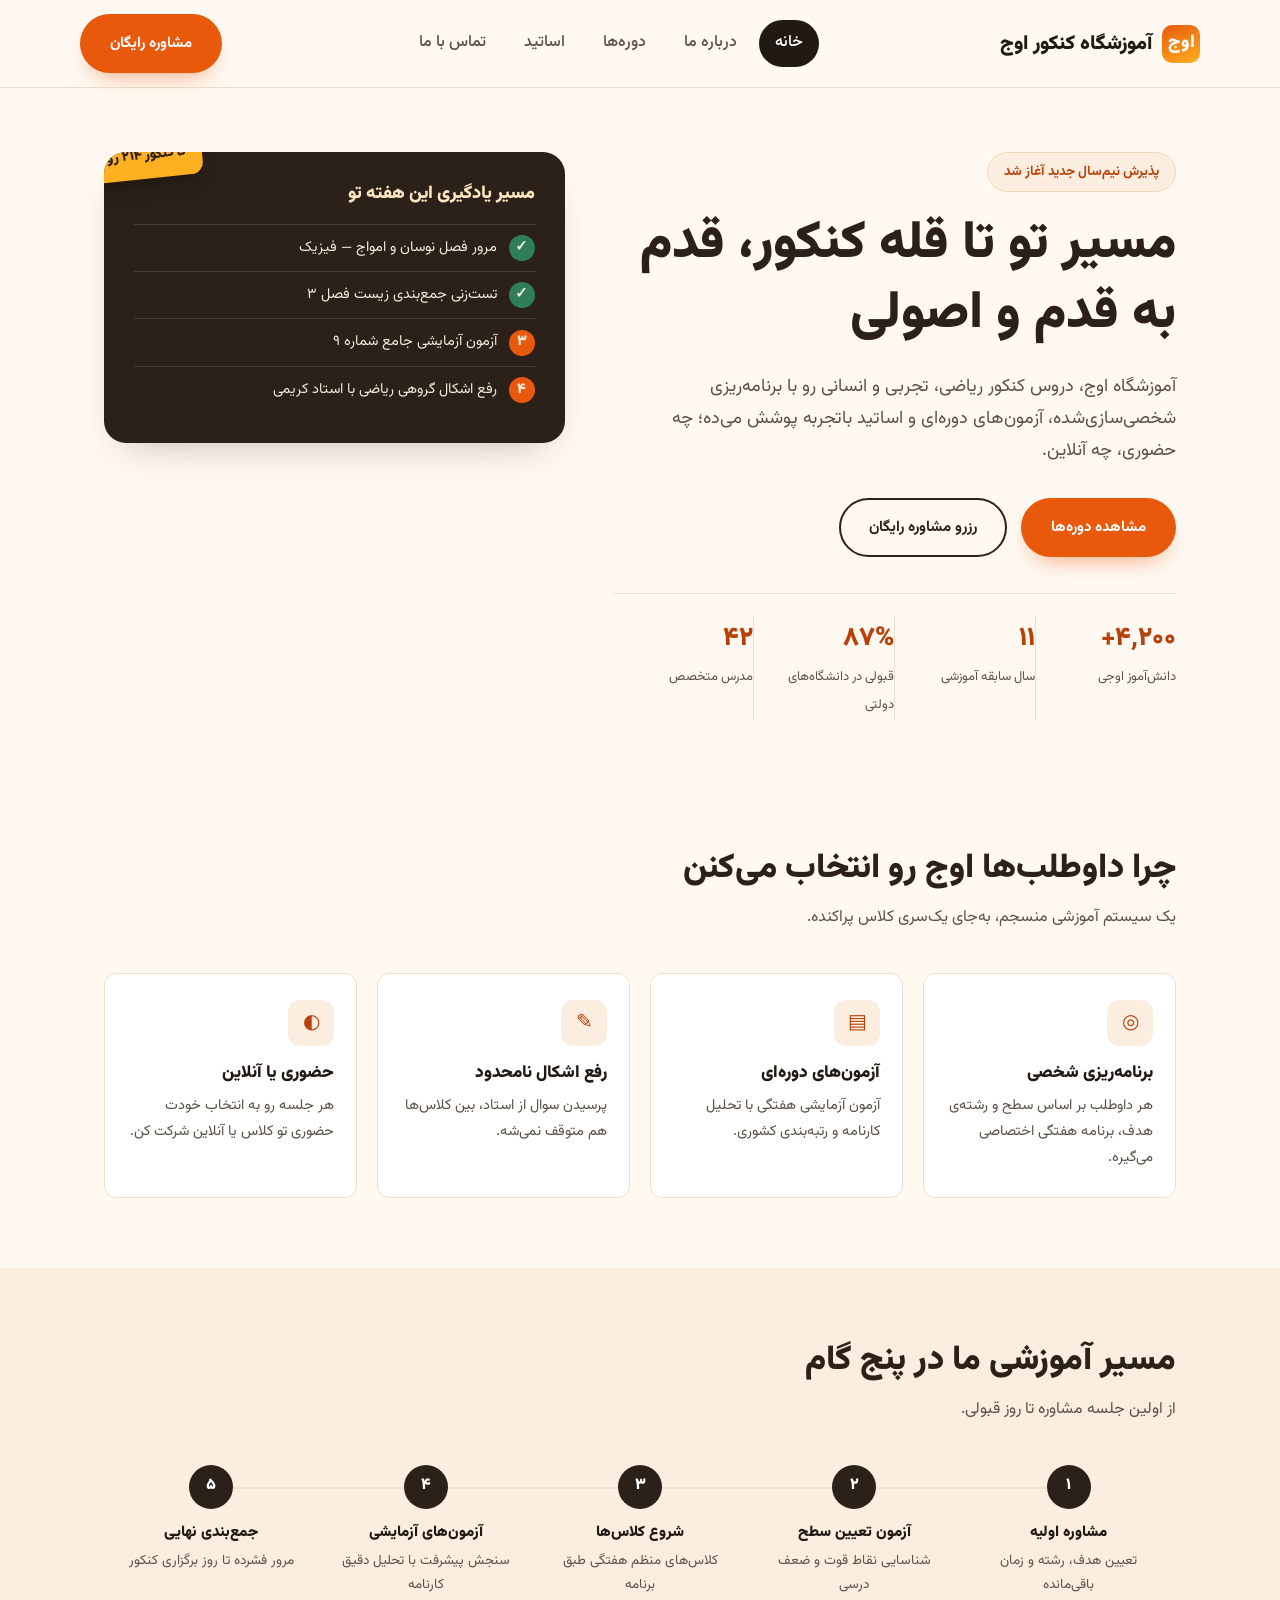
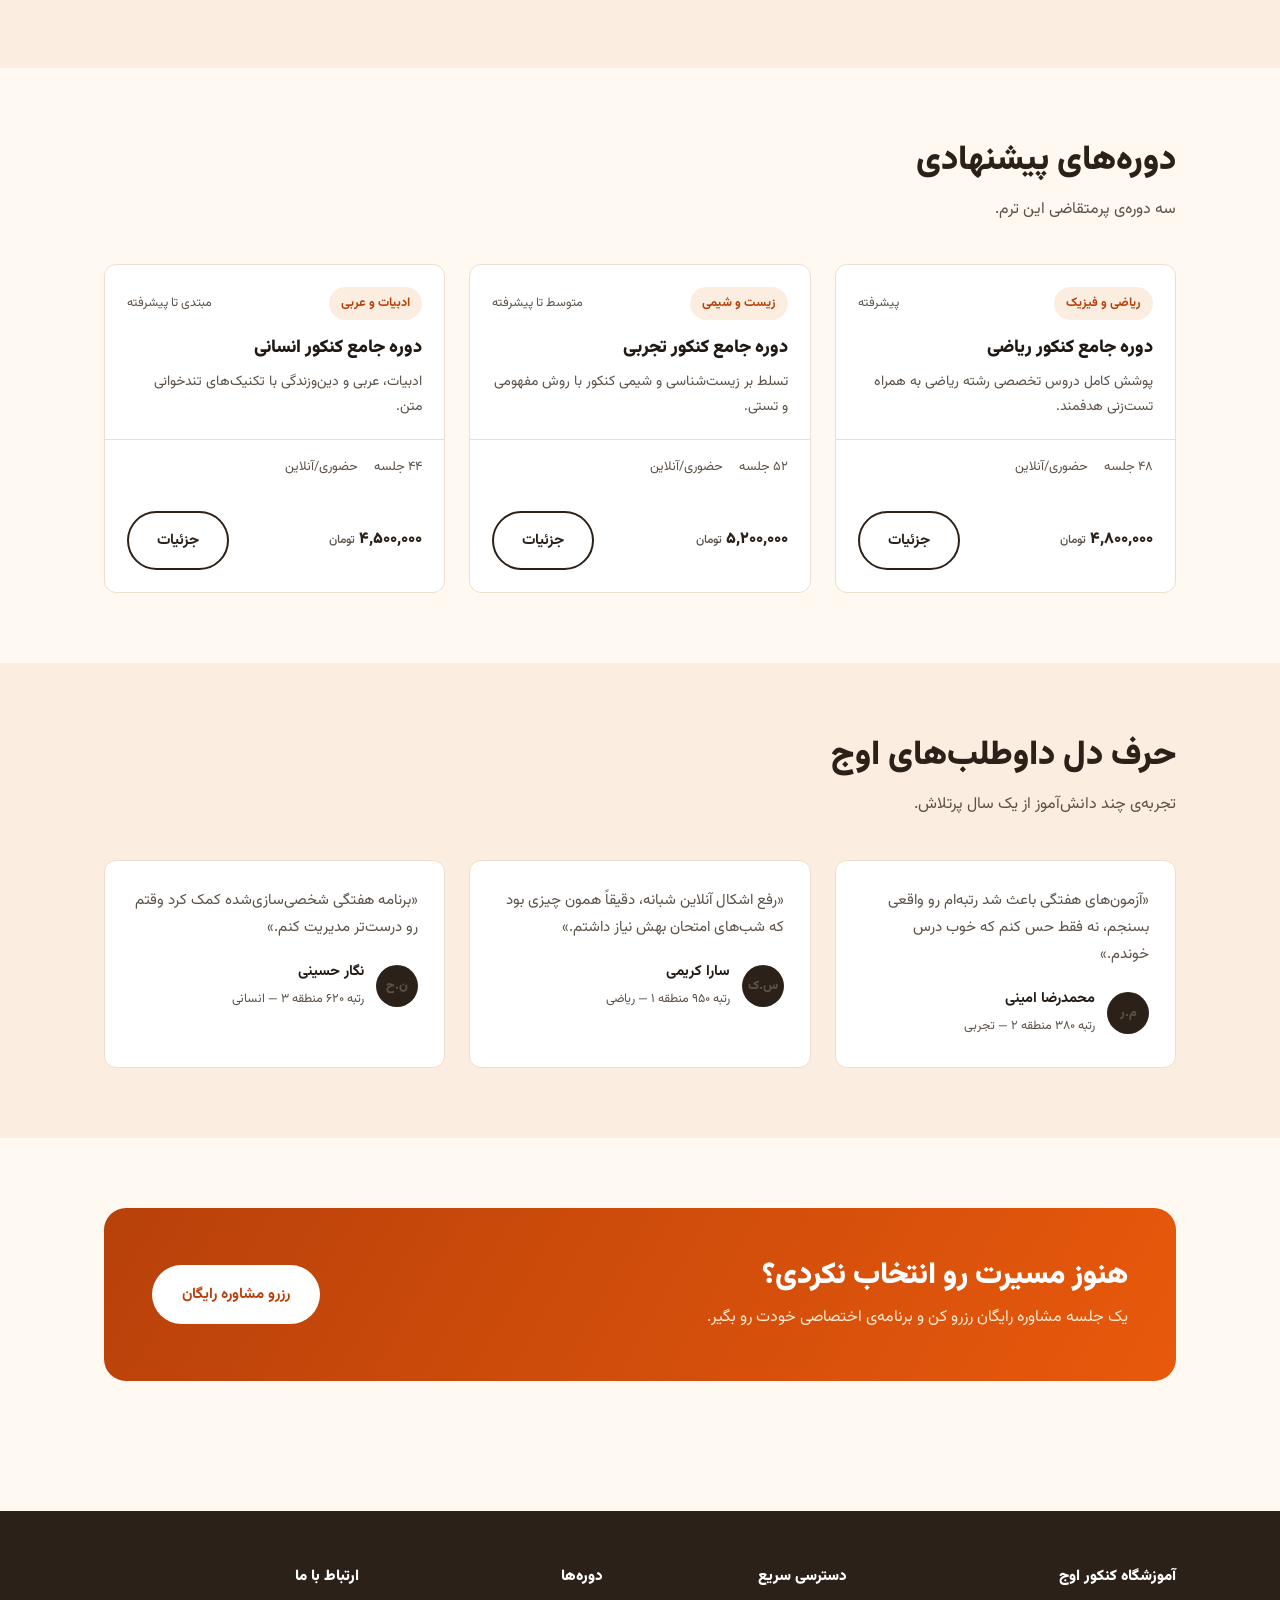
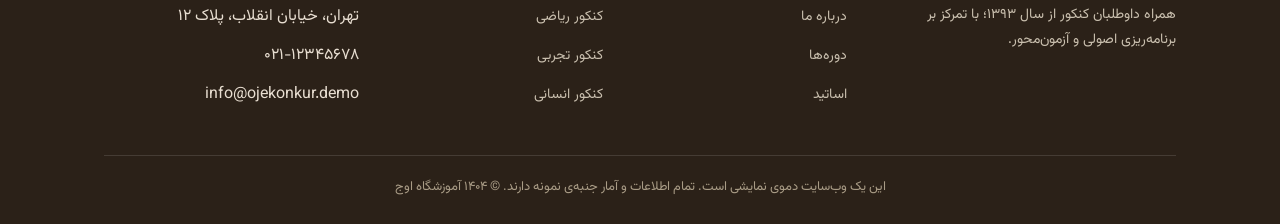
==== index.html @ d1c36f89 "Ready" ====
<!DOCTYPE html>
<html lang="fa" dir="rtl">
<head>
<meta charset="UTF-8">
<meta name="viewport" content="width=device-width, initial-scale=1.0">
<title>آموزشگاه کنکور اوج | مسیر تو تا قله کنکور</title>
<meta name="description" content="آموزشگاه کنکور اوج؛ کلاس‌های حضوری و آنلاین ریاضی، تجربی و انسانی با اساتید برتر کنکور.">
<link rel="preconnect" href="https://fonts.googleapis.com">
<link rel="preconnect" href="https://fonts.gstatic.com" crossorigin>
<link href="https://fonts.googleapis.com/css2?family=Vazirmatn:wght@400;500;700;900&display=swap" rel="stylesheet">
<link rel="stylesheet" href="static/css/style.css">
</head>
<body data-page="home">

<header class="site-header">
  <div class="container nav">
    <a href="index.html" class="brand"><span class="brand-mark">اوج</span> آموزشگاه کنکور اوج</a>
    <nav class="nav-links">
      <a href="index.html" data-nav="home">خانه</a>
      <a href="about_us.html" data-nav="about">درباره ما</a>
      <a href="courses.html" data-nav="courses">دوره‌ها</a>
      <a href="teachers.html" data-nav="teachers">اساتید</a>
      <a href="contact_us.html" data-nav="contact">تماس با ما</a>
    </nav>
    <div class="nav-cta">
      <a href="contact_us.html" class="btn btn-primary">مشاوره رایگان</a>
      <button class="nav-toggle" aria-label="باز کردن منو"><span></span></button>
    </div>
  </div>
</header>

<section class="hero">
  <div class="container hero-grid">
    <div>
      <span class="eyebrow-tag">پذیرش نیم‌سال جدید آغاز شد</span>
      <h1>مسیر تو تا قله کنکور، قدم به قدم و اصولی</h1>
      <p class="lead">آموزشگاه اوج، دروس کنکور ریاضی، تجربی و انسانی رو با برنامه‌ریزی شخصی‌سازی‌شده، آزمون‌های دوره‌ای و اساتید باتجربه پوشش می‌ده؛ چه حضوری، چه آنلاین.</p>
      <div class="hero-actions">
        <a href="courses.html" class="btn btn-primary">مشاهده دوره‌ها</a>
        <a href="contact_us.html" class="btn btn-ghost">رزرو مشاوره رایگان</a>
      </div>
      <div class="stat-row">
        <div class="stat"><b data-count="4200" data-suffix="+">۰</b><span>دانش‌آموز اوجی</span></div>
        <div class="stat"><b data-count="11">۰</b><span>سال سابقه آموزشی</span></div>
        <div class="stat"><b data-count="87" data-suffix="%">۰</b><span>قبولی در دانشگاه‌های دولتی</span></div>
        <div class="stat"><b data-count="42">۰</b><span>مدرس متخصص</span></div>
      </div>
    </div>
    <div class="hero-visual">
      <div class="track-card">
        <div class="track-badge">تا کنکور ۲۱۴ روز</div>
        <h3>مسیر یادگیری این هفته تو</h3>
        <div class="track-item done"><span class="track-dot">✓</span><span>مرور فصل نوسان و امواج — فیزیک</span></div>
        <div class="track-item done"><span class="track-dot">✓</span><span>تست‌زنی جمع‌بندی زیست فصل ۳</span></div>
        <div class="track-item"><span class="track-dot">۳</span><span>آزمون آزمایشی جامع شماره ۹</span></div>
        <div class="track-item"><span class="track-dot">۴</span><span>رفع اشکال گروهی ریاضی با استاد کریمی</span></div>
      </div>
    </div>
  </div>
</section>

<section class="section">
  <div class="container">
    <div class="section-head">
      <h2>چرا داوطلب‌ها اوج رو انتخاب می‌کنن</h2>
      <p>یک سیستم آموزشی منسجم، به‌جای یک‌سری کلاس پراکنده.</p>
    </div>
    <div class="grid-4">
      <div class="feature-card">
        <div class="feature-icon">◎</div>
        <h3>برنامه‌ریزی شخصی</h3>
        <p>هر داوطلب بر اساس سطح و رشته‌ی هدف، برنامه هفتگی اختصاصی می‌گیره.</p>
      </div>
      <div class="feature-card">
        <div class="feature-icon">▤</div>
        <h3>آزمون‌های دوره‌ای</h3>
        <p>آزمون آزمایشی هفتگی با تحلیل کارنامه و رتبه‌بندی کشوری.</p>
      </div>
      <div class="feature-card">
        <div class="feature-icon">✎</div>
        <h3>رفع اشکال نامحدود</h3>
        <p>پرسیدن سوال از استاد، بین کلاس‌ها هم متوقف نمی‌شه.</p>
      </div>
      <div class="feature-card">
        <div class="feature-icon">◐</div>
        <h3>حضوری یا آنلاین</h3>
        <p>هر جلسه رو به انتخاب خودت حضوری تو کلاس یا آنلاین شرکت کن.</p>
      </div>
    </div>
  </div>
</section>

<section class="section section-alt">
  <div class="container">
    <div class="section-head">
      <h2>مسیر آموزشی ما در پنج گام</h2>
      <p>از اولین جلسه مشاوره تا روز قبولی.</p>
    </div>
    <div class="steps">
      <div class="step"><div class="step-num">۱</div><h4>مشاوره اولیه</h4><p>تعیین هدف، رشته و زمان باقی‌مانده</p></div>
      <div class="step"><div class="step-num">۲</div><h4>آزمون تعیین سطح</h4><p>شناسایی نقاط قوت و ضعف درسی</p></div>
      <div class="step"><div class="step-num">۳</div><h4>شروع کلاس‌ها</h4><p>کلاس‌های منظم هفتگی طبق برنامه</p></div>
      <div class="step"><div class="step-num">۴</div><h4>آزمون‌های آزمایشی</h4><p>سنجش پیشرفت با تحلیل دقیق کارنامه</p></div>
      <div class="step"><div class="step-num">۵</div><h4>جمع‌بندی نهایی</h4><p>مرور فشرده تا روز برگزاری کنکور</p></div>
    </div>
  </div>
</section>

<section class="section">
  <div class="container">
    <div class="section-head">
      <h2>دوره‌های پیشنهادی</h2>
      <p>سه دوره‌ی پرمتقاضی این ترم.</p>
    </div>
    <div class="grid-3">
      <div class="course-card">
        <div class="course-top"><span class="course-tag">ریاضی و فیزیک</span><span class="course-level">پیشرفته</span></div>
        <h3>دوره جامع کنکور ریاضی</h3>
        <p class="desc">پوشش کامل دروس تخصصی رشته ریاضی به همراه تست‌زنی هدفمند.</p>
        <div class="course-meta"><span>۴۸ جلسه</span><span>حضوری/آنلاین</span></div>
        <div class="course-foot">
          <span class="price">۴,۸۰۰,۰۰۰ <small>تومان</small></span>
          <a href="courses_detail.html" class="btn btn-ghost">جزئیات</a>
        </div>
      </div>
      <div class="course-card">
        <div class="course-top"><span class="course-tag">زیست و شیمی</span><span class="course-level">متوسط تا پیشرفته</span></div>
        <h3>دوره جامع کنکور تجربی</h3>
        <p class="desc">تسلط بر زیست‌شناسی و شیمی کنکور با روش مفهومی و تستی.</p>
        <div class="course-meta"><span>۵۲ جلسه</span><span>حضوری/آنلاین</span></div>
        <div class="course-foot">
          <span class="price">۵,۲۰۰,۰۰۰ <small>تومان</small></span>
          <a href="courses_detail.html" class="btn btn-ghost">جزئیات</a>
        </div>
      </div>
      <div class="course-card">
        <div class="course-top"><span class="course-tag">ادبیات و عربی</span><span class="course-level">مبتدی تا پیشرفته</span></div>
        <h3>دوره جامع کنکور انسانی</h3>
        <p class="desc">ادبیات، عربی و دین‌وزندگی با تکنیک‌های تندخوانی متن.</p>
        <div class="course-meta"><span>۴۴ جلسه</span><span>حضوری/آنلاین</span></div>
        <div class="course-foot">
          <span class="price">۴,۵۰۰,۰۰۰ <small>تومان</small></span>
          <a href="courses_detail.html" class="btn btn-ghost">جزئیات</a>
        </div>
      </div>
    </div>
  </div>
</section>

<section class="section section-alt">
  <div class="container">
    <div class="section-head">
      <h2>حرف دل داوطلب‌های اوج</h2>
      <p>تجربه‌ی چند دانش‌آموز از یک سال پرتلاش.</p>
    </div>
    <div class="grid-3">
      <div class="quote-card">
        <p>«آزمون‌های هفتگی باعث شد رتبه‌ام رو واقعی بسنجم، نه فقط حس کنم که خوب درس خوندم.»</p>
        <div class="quote-who"><span class="avatar-init">م.ر</span><div><b>محمدرضا امینی</b><span>رتبه ۳۸۰ منطقه ۲ — تجربی</span></div></div>
      </div>
      <div class="quote-card">
        <p>«رفع اشکال آنلاین شبانه، دقیقاً همون چیزی بود که شب‌های امتحان بهش نیاز داشتم.»</p>
        <div class="quote-who"><span class="avatar-init">س.ک</span><div><b>سارا کریمی</b><span>رتبه ۹۵۰ منطقه ۱ — ریاضی</span></div></div>
      </div>
      <div class="quote-card">
        <p>«برنامه هفتگی شخصی‌سازی‌شده کمک کرد وقتم رو درست‌تر مدیریت کنم.»</p>
        <div class="quote-who"><span class="avatar-init">ن.ح</span><div><b>نگار حسینی</b><span>رتبه ۶۲۰ منطقه ۳ — انسانی</span></div></div>
      </div>
    </div>
  </div>
</section>

<section class="section">
  <div class="container">
    <div class="cta-banner">
      <div>
        <h2>هنوز مسیرت رو انتخاب نکردی؟</h2>
        <p>یک جلسه مشاوره رایگان رزرو کن و برنامه‌ی اختصاصی خودت رو بگیر.</p>
      </div>
      <a href="contact_us.html" class="btn btn-light">رزرو مشاوره رایگان</a>
    </div>
  </div>
</section>

<footer class="site-footer">
  <div class="container">
    <div class="footer-grid">
      <div>
        <h4>آموزشگاه کنکور اوج</h4>
        <p>همراه داوطلبان کنکور از سال ۱۳۹۳؛ با تمرکز بر برنامه‌ریزی اصولی و آزمون‌محور.</p>
      </div>
      <div>
        <h4>دسترسی سریع</h4>
        <ul>
          <li><a href="about_us.html">درباره ما</a></li>
          <li><a href="courses.html">دوره‌ها</a></li>
          <li><a href="teachers.html">اساتید</a></li>
        </ul>
      </div>
      <div>
        <h4>دوره‌ها</h4>
        <ul>
          <li><a href="courses.html">کنکور ریاضی</a></li>
          <li><a href="courses.html">کنکور تجربی</a></li>
          <li><a href="courses.html">کنکور انسانی</a></li>
        </ul>
      </div>
      <div>
        <h4>ارتباط با ما</h4>
        <ul>
          <li>تهران، خیابان انقلاب، پلاک ۱۲</li>
          <li>۰۲۱-۱۲۳۴۵۶۷۸</li>
          <li>info@ojekonkur.demo</li>
        </ul>
      </div>
    </div>
    <div class="footer-bottom">این یک وب‌سایت دموی نمایشی است. تمام اطلاعات و آمار جنبه‌ی نمونه دارند. © ۱۴۰۴ آموزشگاه اوج</div>
  </div>
</footer>

<script src="static/js/main.js"></script>
</body>
</html>
---- static/css/style.css ----
/* ===================================================================
   آموزشگاه کنکور اوج — استایل اصلی
   =================================================================== */

:root{
  --ink:#211a14;
  --ink-soft:#5b5147;
  --paper:#fff9f2;
  --paper-alt:#fbeee1;
  --line:#ecdfce;

  --orange:#e8590c;
  --orange-deep:#b8410a;
  --amber:#ffb020;
  --brown:#2b2118;

  --success:#2f7d5a;

  --radius-s:6px;
  --radius-m:12px;
  --radius-l:22px;

  --shadow:0 18px 40px -22px rgba(43,33,24,.35);
  --container:1120px;
}

@media (prefers-reduced-motion: reduce){
  *{animation-duration:0.001ms !important; transition-duration:0.001ms !important;}
}

*,*::before,*::after{box-sizing:border-box;}
html{scroll-behavior:smooth;}
body{
  margin:0;
  font-family:"Vazirmatn", Tahoma, sans-serif;
  background:var(--paper);
  color:var(--ink);
  line-height:1.8;
  -webkit-font-smoothing:antialiased;
}
img{max-width:100%;display:block;}
a{color:inherit;text-decoration:none;}
ul{margin:0;padding:0;list-style:none;}
h1,h2,h3,h4{margin:0;font-weight:900;line-height:1.35;}
p{margin:0;}
button{font-family:inherit;}

.container{max-width:var(--container);margin:0 auto;padding:0 24px;}

:focus-visible{outline:3px solid var(--orange-deep);outline-offset:2px;}

/* ---------- Buttons ---------- */
.btn{
  display:inline-flex;align-items:center;justify-content:center;gap:8px;
  padding:14px 28px;border-radius:999px;font-weight:700;font-size:15px;
  border:2px solid transparent;cursor:pointer;transition:transform .15s ease, box-shadow .15s ease;
  white-space:nowrap;
}
.btn:active{transform:scale(.97);}
.btn-primary{background:var(--orange);color:#fff;box-shadow:0 12px 24px -12px rgba(232,89,12,.6);}
.btn-primary:hover{background:var(--orange-deep);}
.btn-ghost{background:transparent;border-color:var(--brown);color:var(--brown);}
.btn-ghost:hover{background:var(--brown);color:#fff;}
.btn-light{background:#fff;color:var(--orange-deep);}
.btn-block{width:100%;}

/* ---------- Header ---------- */
.site-header{
  position:sticky;top:0;z-index:50;
  background:rgba(255,249,242,.92);
  backdrop-filter:blur(8px);
  border-bottom:1px solid var(--line);
}
.nav{display:flex;align-items:center;justify-content:space-between;padding:14px 0;}
.brand{display:flex;align-items:center;gap:10px;font-weight:900;font-size:20px;}
.brand-mark{
  width:38px;height:38px;border-radius:10px;
  background:linear-gradient(155deg, var(--orange), var(--amber));
  display:flex;align-items:center;justify-content:center;color:#fff;font-size:18px;flex:none;
}
.nav-links{display:flex;align-items:center;gap:6px;}
.nav-links a{
  padding:9px 16px;border-radius:999px;font-weight:500;color:var(--ink-soft);
  transition:background .15s ease, color .15s ease;
}
.nav-links a:hover{background:var(--paper-alt);color:var(--ink);}
.nav-links a.active{background:var(--ink);color:#fff;}
.nav-cta{display:flex;align-items:center;gap:10px;}
.nav-toggle{
  display:none;width:44px;height:44px;border-radius:10px;border:1px solid var(--line);
  background:#fff;align-items:center;justify-content:center;cursor:pointer;flex:none;
}
.nav-toggle span,.nav-toggle span::before,.nav-toggle span::after{
  content:"";display:block;width:20px;height:2px;background:var(--ink);position:relative;
  transition:transform .2s ease;
}
.nav-toggle span::before{position:absolute;top:-6px;}
.nav-toggle span::after{position:absolute;top:6px;}

@media (max-width:860px){
  .nav-links{
    position:fixed;inset:70px 16px auto 16px;background:#fff;border:1px solid var(--line);
    border-radius:var(--radius-m);flex-direction:column;align-items:stretch;padding:10px;
    box-shadow:var(--shadow);display:none;gap:2px;
  }
  .nav-links.open{display:flex;}
  .nav-links a{padding:12px 14px;}
  .nav-toggle{display:flex;}
  .nav-cta .btn{display:none;}
}

/* ---------- Hero ---------- */
.hero{padding:64px 0 56px;position:relative;overflow:hidden;}
.hero-grid{display:grid;grid-template-columns:1.1fr .9fr;gap:48px;align-items:center;}
.eyebrow-tag{
  display:inline-flex;align-items:center;gap:8px;padding:7px 16px;border-radius:999px;
  background:var(--paper-alt);color:var(--orange-deep);font-weight:700;font-size:13.5px;
  border:1px solid #f2d9bd;
}
.hero h1{font-size:clamp(32px,4.2vw,52px);margin:18px 0 20px;color:var(--brown);}
.hero p.lead{font-size:18px;color:var(--ink-soft);max-width:52ch;margin-bottom:30px;}
.hero-actions{display:flex;gap:14px;flex-wrap:wrap;margin-bottom:36px;}

.stat-row{display:flex;gap:0;border-top:1px solid var(--line);padding-top:22px;}
.stat{flex:1;padding-inline-end:18px;border-inline-end:1px solid var(--line);}
.stat:last-child{border-inline-end:none;}
.stat b{display:block;font-size:26px;color:var(--orange-deep);font-weight:900;}
.stat span{font-size:13px;color:var(--ink-soft);}

.hero-visual{position:relative;height:100%;min-height:320px;}
.track-card{
  background:var(--brown);color:#fff;border-radius:var(--radius-l);
  padding:30px;position:relative;overflow:hidden;box-shadow:var(--shadow);
}
.track-card h3{font-size:18px;margin-bottom:18px;color:#ffe6c2;}
.track-item{display:flex;align-items:center;gap:12px;padding:10px 0;border-top:1px solid rgba(255,255,255,.12);}
.track-item:first-of-type{border-top:none;}
.track-dot{
  width:26px;height:26px;border-radius:50%;background:var(--orange);flex:none;
  display:flex;align-items:center;justify-content:center;font-size:13px;font-weight:900;
}
.track-item.done .track-dot{background:var(--success);}
.track-item span{font-size:14.5px;color:#f2e9dd;}
.track-badge{
  position:absolute;top:-18px;left:-18px;background:var(--amber);color:var(--brown);
  padding:10px 16px;border-radius:var(--radius-m);font-weight:900;font-size:14px;
  transform:rotate(-6deg);box-shadow:0 10px 20px -8px rgba(0,0,0,.4);
}

@media (max-width:900px){
  .hero-grid{grid-template-columns:1fr;}
  .stat-row{flex-wrap:wrap;gap:16px;}
  .stat{flex:1 1 40%;border-inline-end:none;}
}

/* ---------- Section basics ---------- */
.section{padding:70px 0;}
.section-alt{background:var(--paper-alt);}
.section-head{max-width:640px;margin-bottom:40px;}
.section-head h2{font-size:clamp(24px,3vw,34px);color:var(--brown);margin-bottom:12px;}
.section-head p{color:var(--ink-soft);font-size:16px;}

/* ---------- Feature grid ---------- */
.grid-4{display:grid;grid-template-columns:repeat(4,1fr);gap:20px;}
.grid-3{display:grid;grid-template-columns:repeat(3,1fr);gap:24px;}
.grid-2{display:grid;grid-template-columns:repeat(2,1fr);gap:24px;}
@media (max-width:900px){.grid-4{grid-template-columns:repeat(2,1fr);} .grid-3{grid-template-columns:1fr;} .grid-2{grid-template-columns:1fr;}}
@media (max-width:560px){.grid-4{grid-template-columns:1fr;}}

.feature-card{
  background:#fff;border:1px solid var(--line);border-radius:var(--radius-m);padding:26px 22px;
}
.feature-icon{
  width:46px;height:46px;border-radius:12px;background:var(--paper-alt);color:var(--orange-deep);
  display:flex;align-items:center;justify-content:center;margin-bottom:16px;font-size:20px;
}
.feature-card h3{font-size:17px;margin-bottom:8px;}
.feature-card p{color:var(--ink-soft);font-size:14.5px;}

/* ---------- Steps (legit sequence) ---------- */
.steps{display:grid;grid-template-columns:repeat(5,1fr);gap:0;position:relative;}
.step{position:relative;padding:0 14px;text-align:center;}
.step-num{
  width:44px;height:44px;border-radius:50%;background:var(--brown);color:#fff;font-weight:900;
  display:flex;align-items:center;justify-content:center;margin:0 auto 14px;position:relative;z-index:2;
}
.steps::before{
  content:"";position:absolute;top:22px;right:10%;left:10%;height:2px;background:var(--line);z-index:1;
}
.step h4{font-size:15px;margin-bottom:6px;}
.step p{font-size:13.5px;color:var(--ink-soft);}
@media (max-width:900px){
  .steps{grid-template-columns:1fr;gap:26px;}
  .steps::before{display:none;}
}

/* ---------- Course cards ---------- */
.course-card{
  background:#fff;border:1px solid var(--line);border-radius:var(--radius-m);overflow:hidden;
  display:flex;flex-direction:column;transition:box-shadow .15s ease, transform .15s ease;
}
.course-card:hover{box-shadow:var(--shadow);transform:translateY(-3px);}
.course-top{
  padding:22px 22px 0;display:flex;align-items:center;justify-content:space-between;
}
.course-tag{
  background:var(--paper-alt);color:var(--orange-deep);font-size:12.5px;font-weight:700;
  padding:5px 12px;border-radius:999px;
}
.course-level{font-size:12.5px;color:var(--ink-soft);}
.course-card h3{padding:16px 22px 0;font-size:18px;}
.course-card p.desc{padding:10px 22px 0;color:var(--ink-soft);font-size:14px;}
.course-meta{
  display:flex;gap:16px;padding:16px 22px;margin-top:auto;font-size:13px;color:var(--ink-soft);
  border-top:1px solid var(--line);margin-top:18px;
}
.course-foot{
  display:flex;align-items:center;justify-content:space-between;padding:16px 22px 22px;
}
.price{font-weight:900;color:var(--brown);font-size:16px;}
.price small{font-weight:500;color:var(--ink-soft);font-size:12px;}

/* Filter tabs */
.tabs{display:flex;gap:10px;margin-bottom:32px;flex-wrap:wrap;}
.tab-btn{
  padding:10px 20px;border-radius:999px;border:1px solid var(--line);background:#fff;
  font-weight:700;font-size:14px;cursor:pointer;color:var(--ink-soft);
}
.tab-btn.active{background:var(--brown);color:#fff;border-color:var(--brown);}

/* ---------- Testimonials ---------- */
.quote-card{background:#fff;border:1px solid var(--line);border-radius:var(--radius-m);padding:26px;}
.quote-card p{font-size:15px;color:var(--ink-soft);margin-bottom:18px;}
.quote-who{display:flex;align-items:center;gap:12px;}
.avatar-init{
  width:42px;height:42px;border-radius:50%;background:var(--brown);color:#fff;
  display:flex;align-items:center;justify-content:center;font-weight:900;flex:none;
}
.quote-who b{display:block;font-size:14.5px;}
.quote-who span{font-size:12.5px;color:var(--ink-soft);}

/* ---------- CTA banner ---------- */
.cta-banner{
  background:linear-gradient(120deg, var(--orange-deep), var(--orange));
  border-radius:var(--radius-l);padding:48px;color:#fff;
  display:flex;align-items:center;justify-content:space-between;gap:24px;flex-wrap:wrap;
}
.cta-banner h2{font-size:clamp(22px,2.8vw,30px);margin-bottom:8px;}
.cta-banner p{color:#ffe9d2;}

/* ---------- Teacher cards ---------- */
.teacher-card{background:#fff;border:1px solid var(--line);border-radius:var(--radius-m);padding:26px;text-align:center;}
.avatar-lg{
  width:76px;height:76px;border-radius:50%;background:var(--paper-alt);color:var(--orange-deep);
  display:flex;align-items:center;justify-content:center;font-weight:900;font-size:24px;margin:0 auto 16px;
}
.teacher-card h3{font-size:17px;}
.teacher-card .role{color:var(--orange-deep);font-size:13.5px;font-weight:700;margin:6px 0 12px;}
.teacher-card p.bio{color:var(--ink-soft);font-size:13.5px;}

/* ---------- Page header (inner pages) ---------- */
.page-hero{padding:48px 0 40px;border-bottom:1px solid var(--line);}
.page-hero h1{font-size:clamp(26px,3.4vw,40px);color:var(--brown);}
.breadcrumb{font-size:13.5px;color:var(--ink-soft);margin-bottom:14px;}
.breadcrumb a:hover{color:var(--orange-deep);}

/* ---------- Forms ---------- */
.form-card{background:#fff;border:1px solid var(--line);border-radius:var(--radius-l);padding:32px;}
.field{margin-bottom:18px;}
.field label{display:block;font-size:14px;font-weight:700;margin-bottom:8px;}
.field input, .field textarea, .field select{
  width:100%;padding:13px 14px;border-radius:var(--radius-s);border:1px solid var(--line);
  font-family:inherit;font-size:14.5px;background:var(--paper);color:var(--ink);
}
.field input:focus, .field textarea:focus{outline:none;border-color:var(--orange);}
.field-error{border-color:#c94b2c !important;}
.error-msg{color:#c94b2c;font-size:12.5px;margin-top:6px;display:none;}
.field.invalid .error-msg{display:block;}
.form-note{font-size:13px;color:var(--ink-soft);margin-top:10px;}
.form-success{
  display:none;background:#eaf5ee;border:1px solid #bfe3cd;color:var(--success);
  padding:14px 18px;border-radius:var(--radius-s);font-size:14.5px;margin-bottom:18px;font-weight:700;
}
.form-success.show{display:block;}

.contact-info-card{background:#fff;border:1px solid var(--line);border-radius:var(--radius-m);padding:20px 22px;display:flex;gap:14px;align-items:flex-start;margin-bottom:16px;}
.contact-info-card .feature-icon{margin-bottom:0;}
.map-frame{border-radius:var(--radius-m);overflow:hidden;border:1px solid var(--line);height:260px;}
.map-frame iframe{width:100%;height:100%;border:0;}

/* ---------- Detail page ---------- */
.detail-grid{display:grid;grid-template-columns:2fr 1fr;gap:40px;align-items:start;}
@media (max-width:900px){.detail-grid{grid-template-columns:1fr;}}
.curriculum-item{
  display:flex;gap:14px;padding:16px 0;border-top:1px solid var(--line);
}
.curriculum-item:first-child{border-top:none;}
.curriculum-num{
  width:30px;height:30px;border-radius:50%;background:var(--paper-alt);color:var(--orange-deep);
  display:flex;align-items:center;justify-content:center;font-weight:900;font-size:13px;flex:none;
}
.sidebar-card{background:#fff;border:1px solid var(--line);border-radius:var(--radius-m);padding:24px;position:sticky;top:90px;}
.sidebar-price{font-size:28px;font-weight:900;color:var(--brown);margin-bottom:4px;}
.sidebar-list li{display:flex;justify-content:space-between;padding:10px 0;border-top:1px solid var(--line);font-size:14px;color:var(--ink-soft);}
.sidebar-list li:first-child{border-top:none;}
.sidebar-list b{color:var(--ink);}

/* ---------- Footer ---------- */
.site-footer{background:var(--brown);color:#e8ded1;padding:56px 0 24px;margin-top:60px;}
.footer-grid{display:grid;grid-template-columns:1.4fr 1fr 1fr 1.2fr;gap:32px;padding-bottom:36px;}
.footer-grid h4{color:#fff;font-size:15px;margin-bottom:16px;}
.footer-grid p{color:#c9bfae;font-size:14px;}
.footer-grid ul li{margin-bottom:10px;}
.footer-grid a{color:#c9bfae;font-size:14px;}
.footer-grid a:hover{color:var(--amber);}
.footer-bottom{border-top:1px solid rgba(255,255,255,.12);padding-top:20px;text-align:center;font-size:13px;color:#a99c86;}
@media (max-width:860px){.footer-grid{grid-template-columns:1fr 1fr;}}
@media (max-width:560px){.footer-grid{grid-template-columns:1fr;}}

/* ---------- Utilities ---------- */
.text-center{text-align:center;}
.mt-0{margin-top:0;}
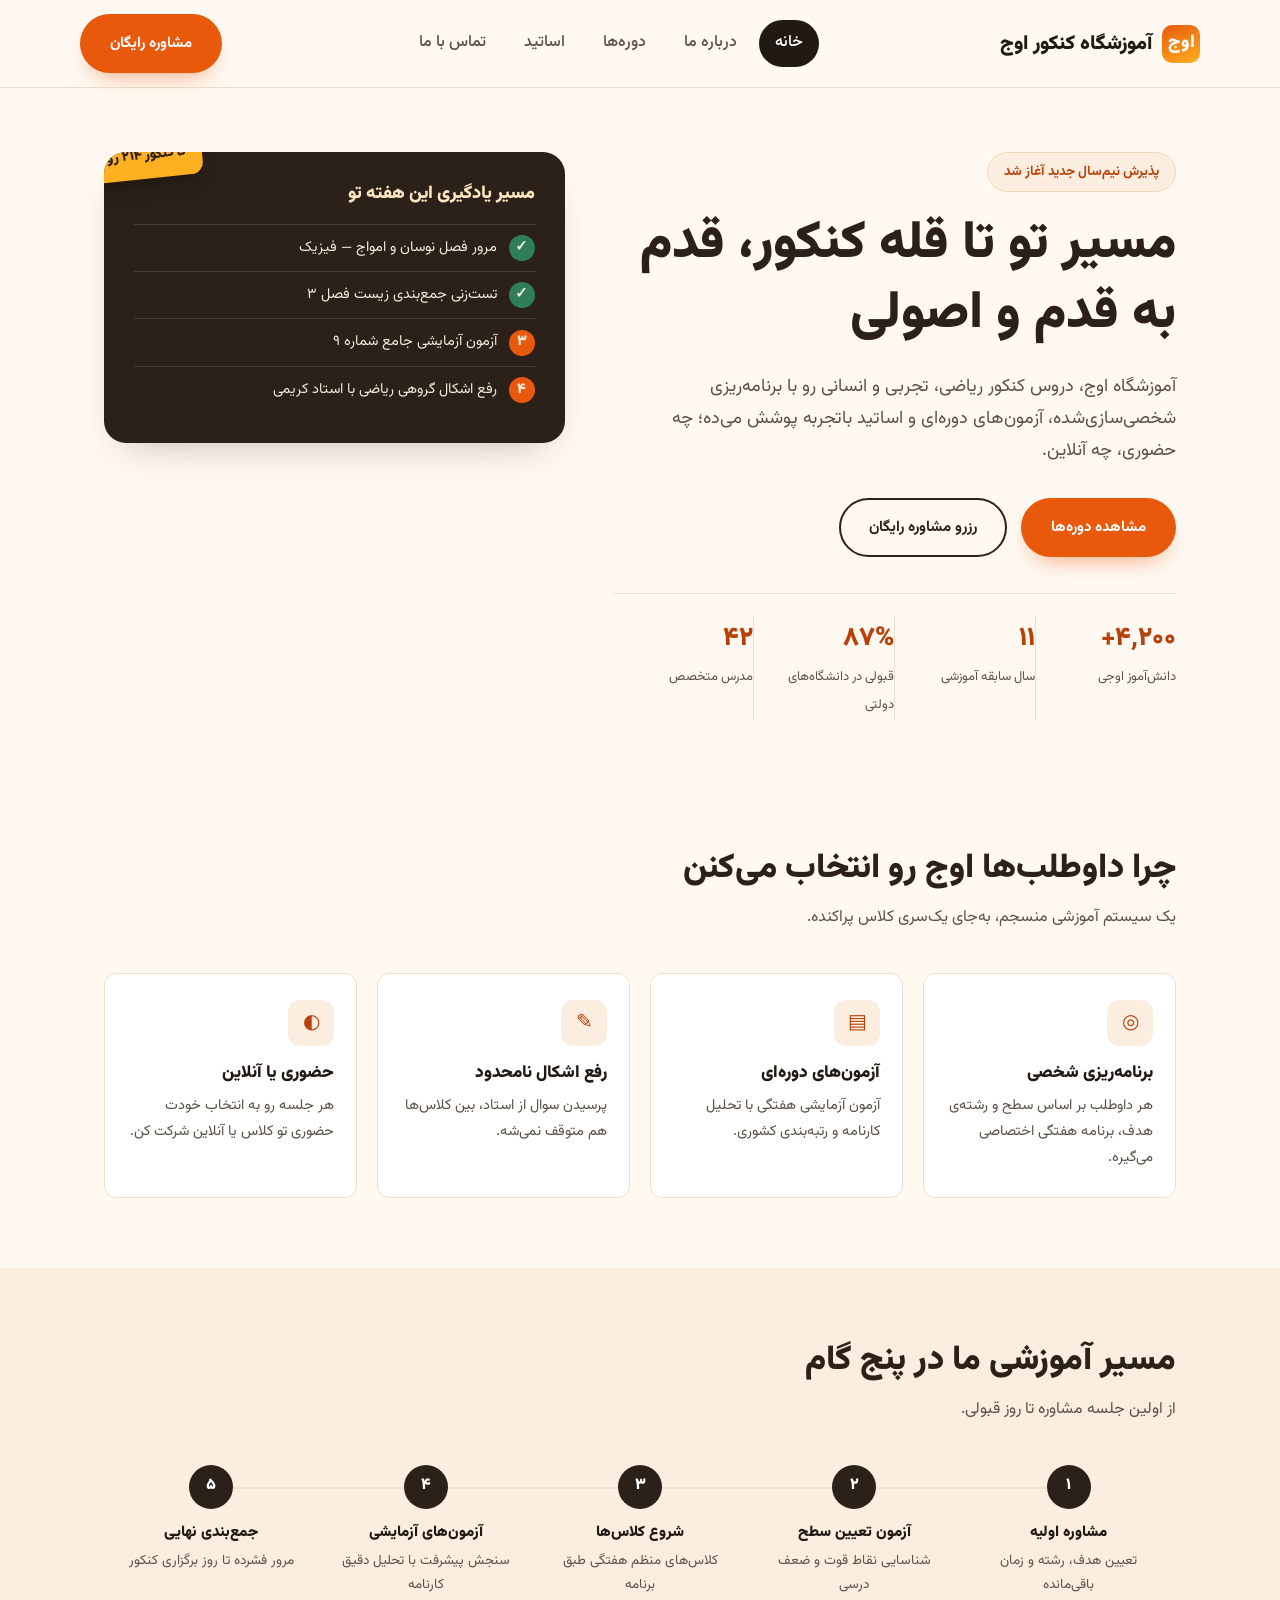
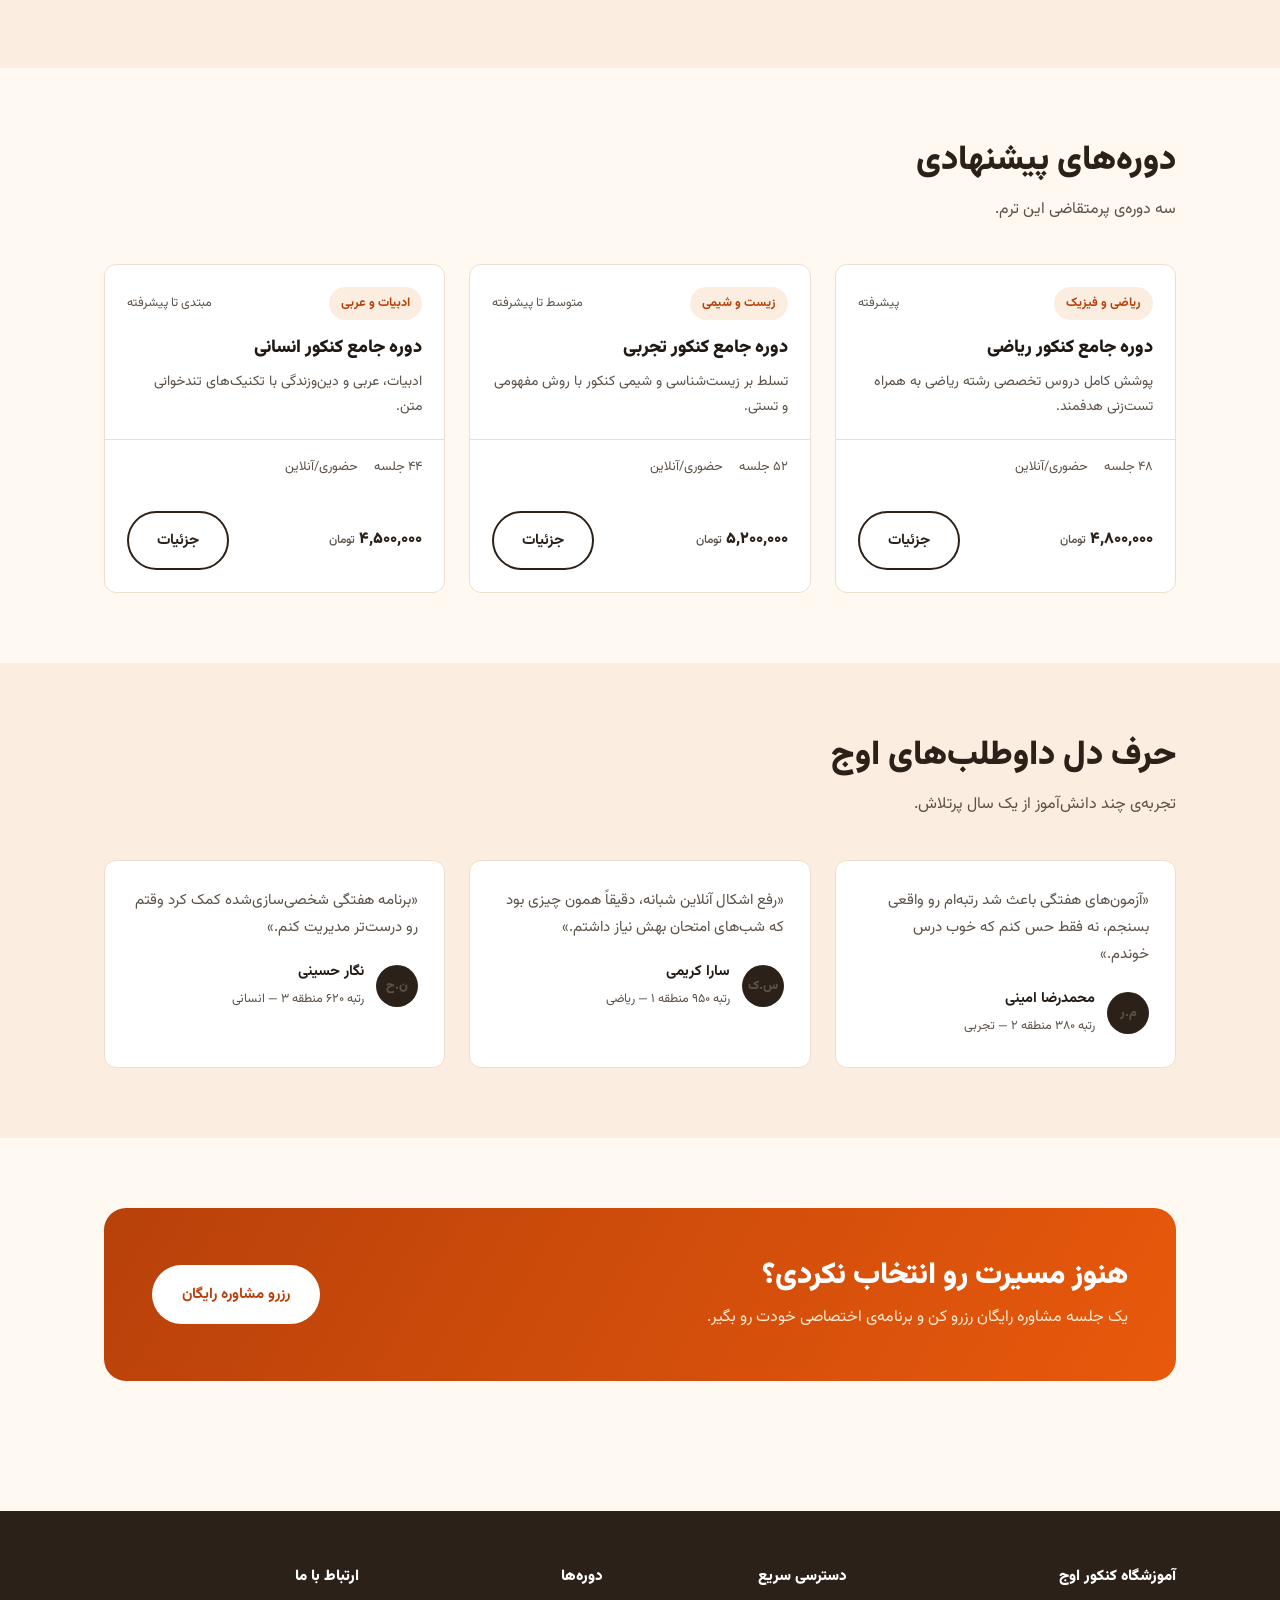
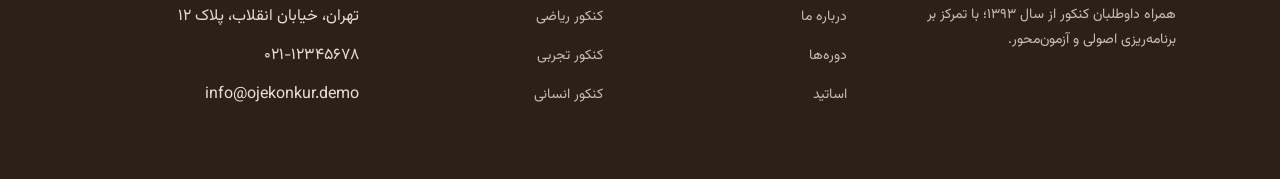
==== commit 48fd625b: "Fix the bugs." ====
--- a/index.html
+++ b/index.html
@@ -214,7 +214,6 @@
         </ul>
       </div>
     </div>
-    <div class="footer-bottom">این یک وب‌سایت دموی نمایشی است. تمام اطلاعات و آمار جنبه‌ی نمونه دارند. © ۱۴۰۴ آموزشگاه اوج</div>
   </div>
 </footer>
 
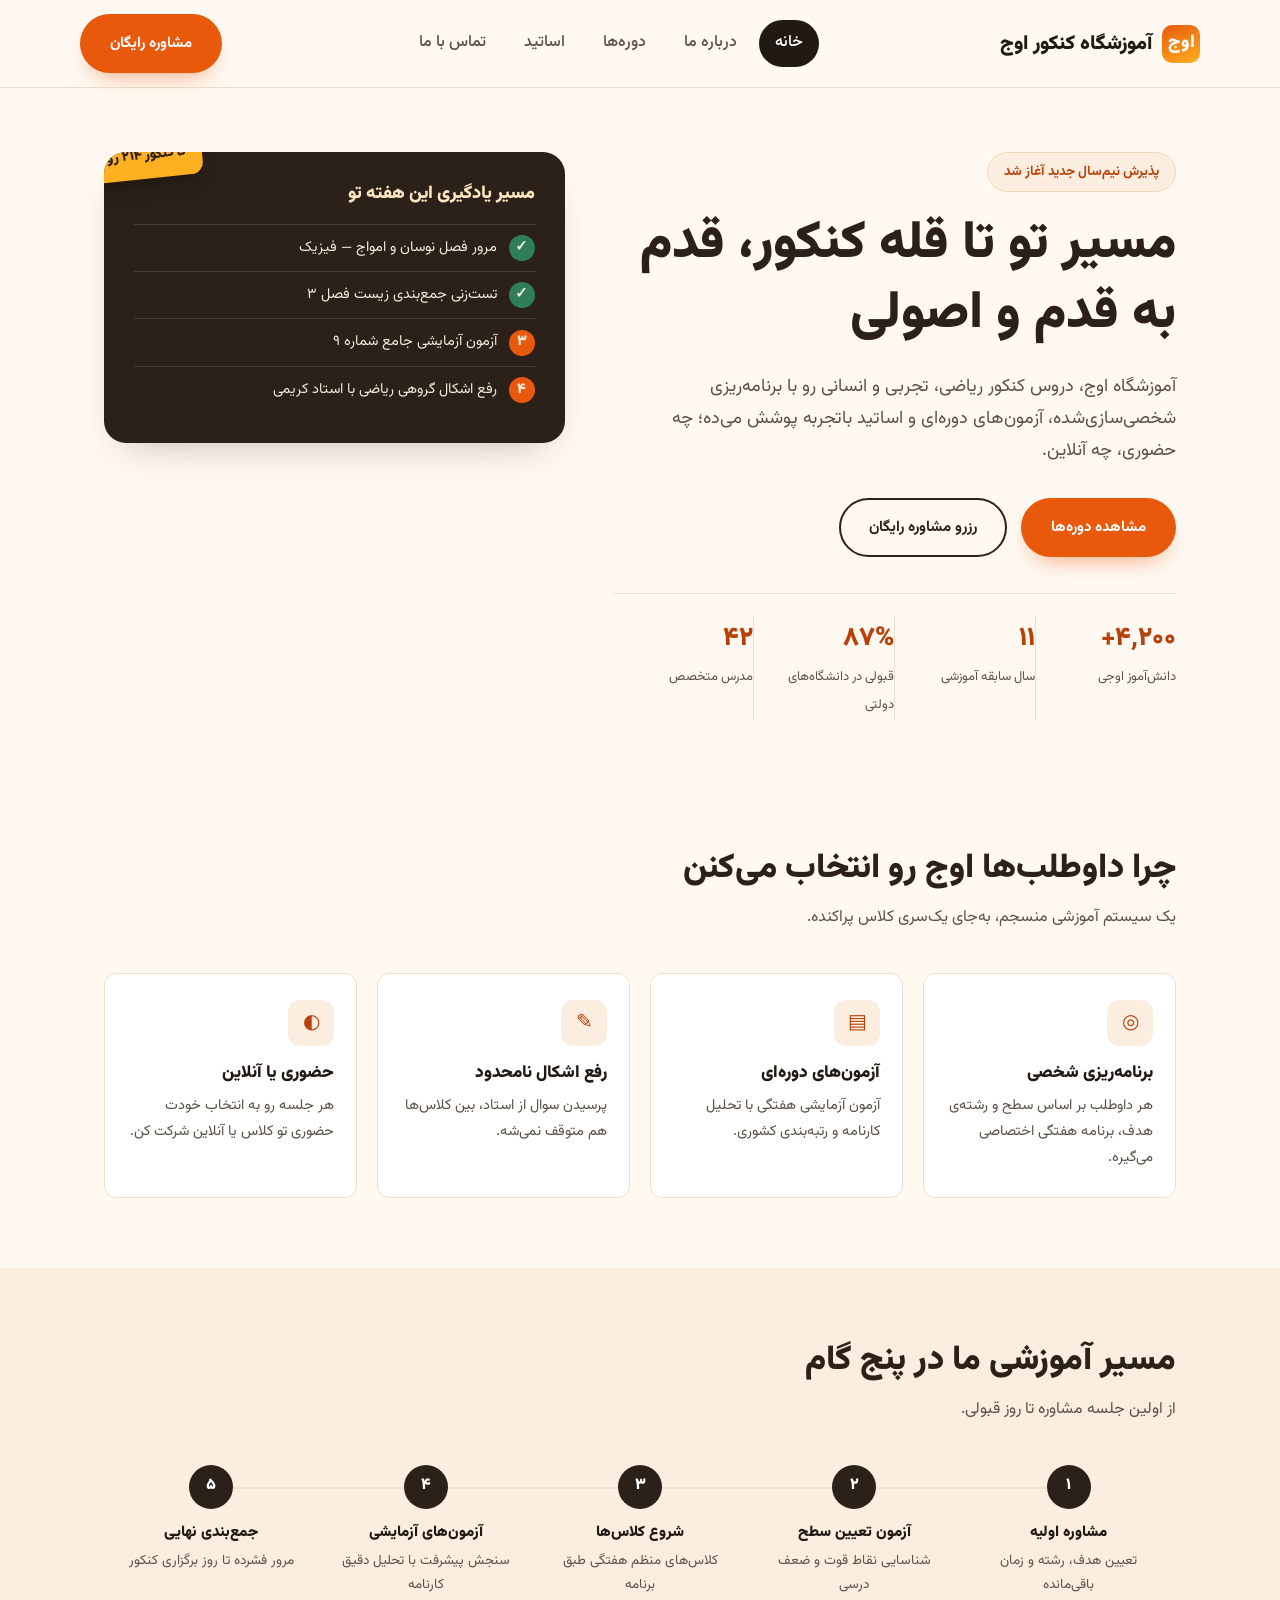
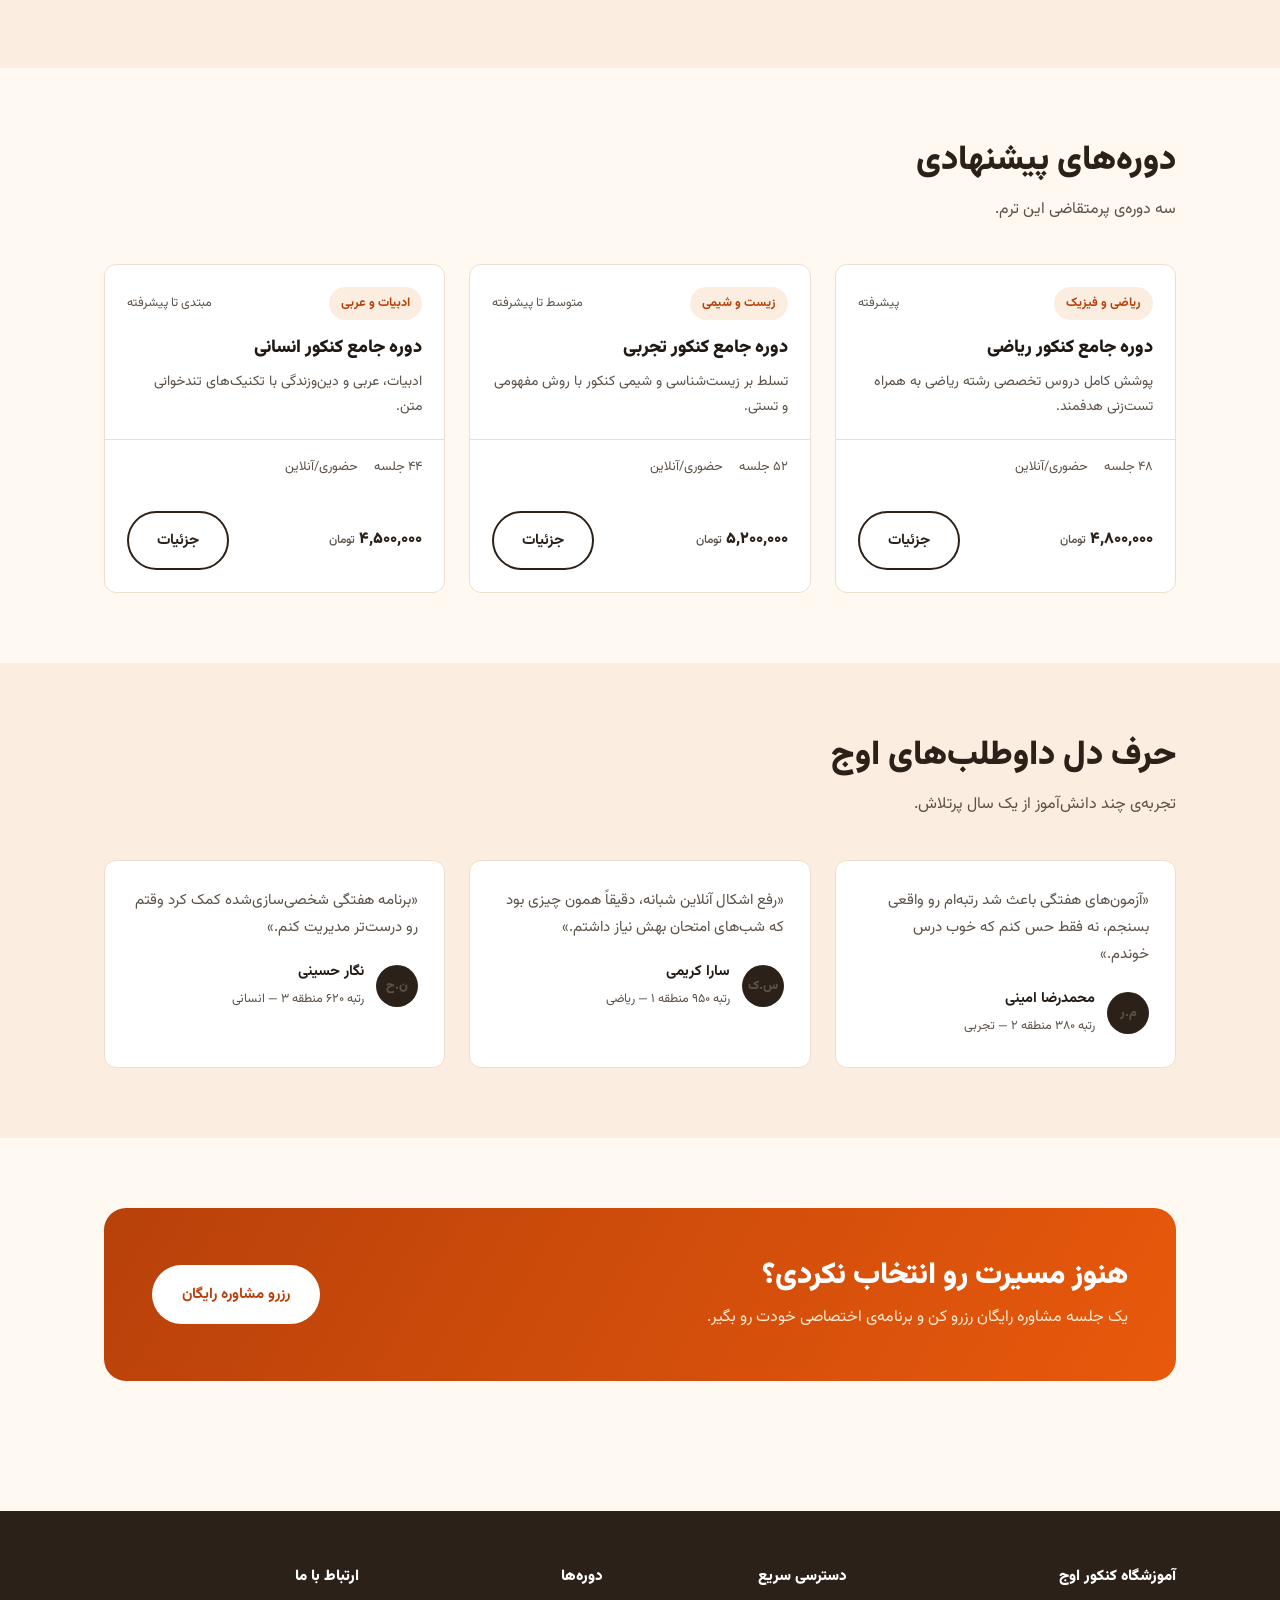
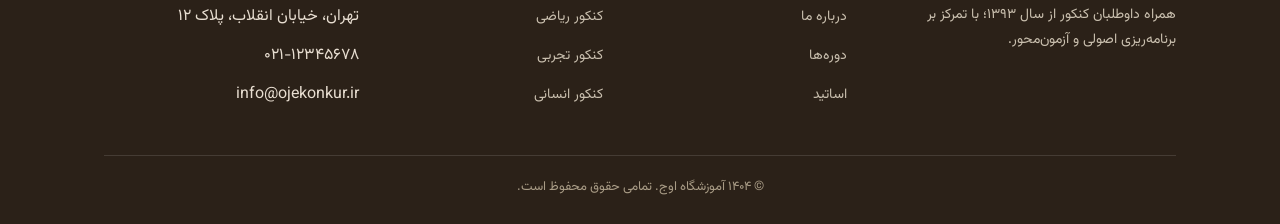
==== commit 3402747b: "The last commit" ====
--- a/index.html
+++ b/index.html
@@ -210,10 +210,11 @@
         <ul>
           <li>تهران، خیابان انقلاب، پلاک ۱۲</li>
           <li>۰۲۱-۱۲۳۴۵۶۷۸</li>
-          <li>info@ojekonkur.demo</li>
+          <li>info@ojekonkur.ir</li>
         </ul>
       </div>
     </div>
+    <div class="footer-bottom">© ۱۴۰۴ آموزشگاه اوج. تمامی حقوق محفوظ است.</div>
   </div>
 </footer>
 
